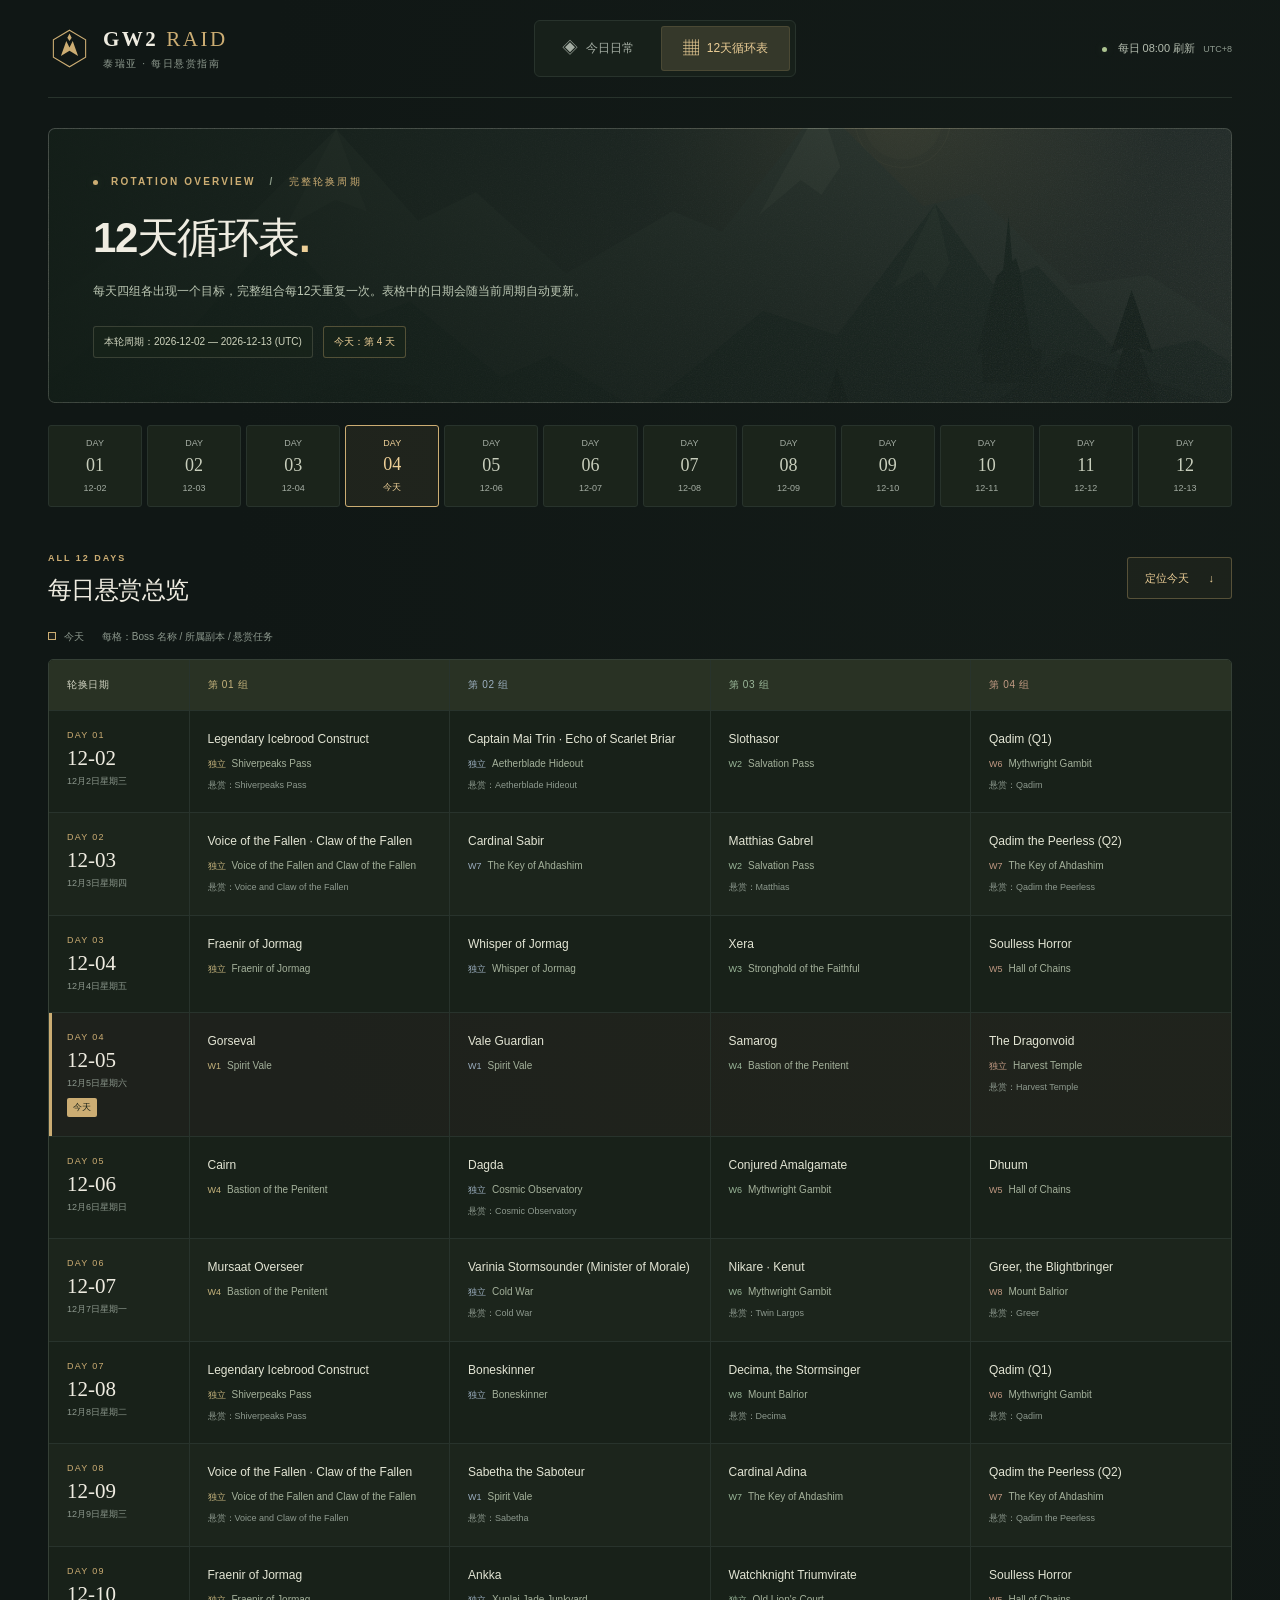
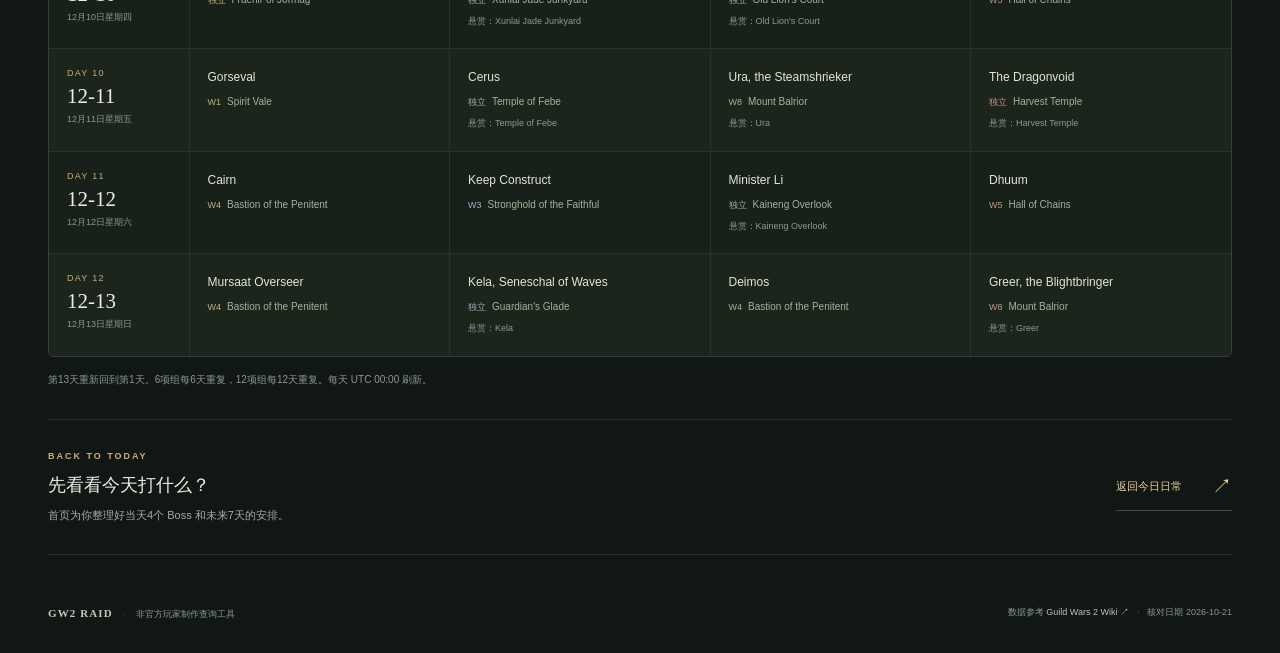
==== rotation.html @ 5c4fc619 "Add GW2 daily raid bounty site with refreshed UI" ====
<!doctype html>
<html lang="zh-CN">
<head>
  <meta charset="utf-8">
  <meta name="viewport" content="width=device-width, initial-scale=1">
  <meta name="theme-color" content="#101715">
  <meta name="description" content="激战2每日团队悬赏完整12天轮换表，包含4组Boss、实际Boss名称与副本名。">
  <title>12天循环表 · GW2 Raid Bounties</title>
  <link rel="icon" href="assets/favicon.svg" type="image/svg+xml">
  <link rel="stylesheet" href="assets/css/styles.css">
  <script defer src="assets/js/data.js"></script>
  <script defer src="assets/js/rotation.js"></script>
  <script defer src="assets/js/app.js"></script>
</head>
<body data-page="rotation">
  <a class="skip-link" href="#main-content">跳转到主要内容</a>
  <div class="site-shell">
    <header class="site-header">
      <a class="brand" href="index.html" aria-label="返回GW2日常十人本首页">
        <span class="brand-mark" aria-hidden="true"><svg viewBox="0 0 40 40" fill="none"><path d="m20 3 15 9v16l-15 9L5 28V12Z" stroke="currentColor"/><path d="m12 27 5-14 3 6 3-6 5 14-8-5Z" fill="currentColor"/><path d="m20 6 2 4-2 3-2-3Z" fill="currentColor"/></svg></span>
        <span class="brand-copy"><strong>GW2 <span>RAID</span></strong><small>泰瑞亚 · 每日悬赏指南</small></span>
      </a>
      <nav class="nav" aria-label="主导航">
        <a href="index.html" class="nav-link"><span aria-hidden="true">◈</span> 今日日常</a>
        <a href="rotation.html" class="nav-link active" aria-current="page"><span aria-hidden="true">▦</span> 12天循环表</a>
      </nav>
      <span class="header-status"><span class="tiny-led" aria-hidden="true"></span> 每日 08:00 刷新 <span>UTC+8</span></span>
    </header>

    <main id="main-content">
      <section class="rotation-hero" aria-labelledby="rotation-title">
        <p class="eyebrow"><span class="status-dot" aria-hidden="true"></span> ROTATION OVERVIEW <span class="eyebrow-separator">/</span> 完整轮换周期</p>
        <h1 id="rotation-title">12天循环表<span class="hero-dot">.</span></h1>
        <p>每天四组各出现一个目标，完整组合每12天重复一次。表格中的日期会随当前周期自动更新。</p>
        <div class="rotation-meta"><span id="period-label">正在计算本轮日期…</span><span id="rotation-today">今天：—</span></div>
      </section>

      <div id="cycle-track" class="cycle-track" aria-label="12天周期导航"></div>

      <section class="section" aria-label="完整每日悬赏表">
        <div class="section-heading table-heading">
          <div><p class="section-kicker">ALL 12 DAYS</p><h2>每日悬赏总览</h2></div>
          <button class="secondary-button" type="button" id="jump-today">定位今天 <span aria-hidden="true">↓</span></button>
        </div>
        <div class="legend"><span><i class="legend-mark" aria-hidden="true"></i> 今天</span><span>每格：Boss 名称 / 所属副本 / 悬赏任务</span></div>
        <div class="table-scroll" role="region" aria-label="12天循环表，可横向滚动" tabindex="0">
          <table class="rotation-table">
            <thead><tr><th scope="col">轮换日期</th><th scope="col">第 01 组</th><th scope="col">第 02 组</th><th scope="col">第 03 组</th><th scope="col">第 04 组</th></tr></thead>
            <tbody id="rotation-tbody"></tbody>
          </table>
        </div>
        <div id="mobile-rotation" class="mobile-rotation"></div>
        <p class="table-footnote">第13天重新回到第1天。6项组每6天重复，12项组每12天重复。每天 UTC 00:00 刷新。</p>
      </section>

      <section class="bottom-link" aria-label="返回首页">
        <div><p class="section-kicker">BACK TO TODAY</p><h2>先看看今天打什么？</h2><p>首页为你整理好当天4个 Boss 和未来7天的安排。</p></div>
        <a class="text-action" href="index.html">返回今日日常 <span aria-hidden="true">↗</span></a>
      </section>
    </main>

    <footer class="site-footer">
      <div><strong>GW2 RAID</strong> <span class="footer-divider">·</span> 非官方玩家制作查询工具</div>
      <div>数据参考 <a href="https://wiki.guildwars2.com/wiki/Daily_Raid_Bounties" target="_blank" rel="noopener noreferrer">Guild Wars 2 Wiki ↗</a><span class="footer-divider">·</span>核对日期 2026-10-21</div>
    </footer>
  </div>
</body>
</html>
---- assets/css/styles.css ----
:root {
  color-scheme: dark;
  --bg: #101715; --panel: #19211d; --panel-raised: #202a24; --line: #354036; --line-soft: #28332c;
  --text: #efece1; --muted: #a4ada3; --quiet: #8d998e; --accent: #ccad73; --accent-bright: #edcf97; --accent-soft: #ccad7312; --content: 1240px;
  font-family: "Segoe UI", "PingFang SC", "Microsoft YaHei", sans-serif;
  font-synthesis: none; -webkit-font-smoothing: antialiased; text-rendering: optimizeLegibility;
}
* { box-sizing: border-box; }
html { scroll-behavior: smooth; }
body { margin: 0; min-width: 320px; color: var(--text); background: radial-gradient(ellipse at 80% 20%, #28342a22, transparent 55%), var(--bg); }
a { color: inherit; }
button { font: inherit; cursor: pointer; }
a, button { -webkit-tap-highlight-color: transparent; }
a:focus-visible, button:focus-visible, [tabindex]:focus-visible { outline: 2px solid var(--accent-bright); outline-offset: 5px; }
button, a { touch-action: manipulation; }
[hidden] { display: none !important; }
.skip-link { position: fixed; top: -80px; left: 20px; z-index: 20; background: var(--accent); color: var(--bg); padding: 12px 20px; }
.skip-link:focus { top: 10px; }
h1, h2, h3, p { overflow-wrap: anywhere; }
.site-shell { width: min(calc(100% - 96px), var(--content)); margin: auto; }
.site-header { height: 98px; display: flex; align-items: center; justify-content: space-between; gap: 24px; border-bottom: 1px solid var(--line-soft); }
.brand { display: flex; align-items: center; gap: 12px; text-decoration: none; }
.brand-mark { width: 43px; height: 47px; color: var(--accent); }
.brand-mark svg { width: 100%; height: 100%; }
.brand-copy { display: grid; gap: 5px; }
.brand-copy strong { font-family: Georgia, serif; font-size: 21px; letter-spacing: .12em; white-space: nowrap; }
.brand-copy strong span { color: var(--accent); font-weight: 400; }
.brand-copy small { color: var(--quiet); font-size: 10px; letter-spacing: .16em; }
.nav { display: flex; align-items: center; gap: 5px; padding: 5px; border: 1px solid var(--line-soft); background: #17201a; border-radius: 6px; }
.nav-link { display: flex; align-items: center; justify-content: center; gap: 8px; padding: 12px 22px; color: var(--muted); text-decoration: none; font-size: 12px; border-radius: 3px; white-space: nowrap; transition: color .2s, background .2s; }
.nav-link span { font-size: 16px; }
.nav-link:hover { color: var(--accent-bright); background: #ffffff05; }
.nav-link.active { color: var(--accent-bright); background: #35382a; box-shadow: inset 0 0 0 1px #ccad7324; }
.header-status { font-size: 11px; color: #b4bdaf; white-space: nowrap; }
.header-status > span:last-child { font-size: 9px; color: var(--quiet); margin-left: 5px; }
.tiny-led, .status-dot { display: inline-block; width: 5px; height: 5px; background: #acc390; border-radius: 50%; margin-right: 7px; vertical-align: middle; box-shadow: 0 0 10px #acc39033; }
.hero { position: relative; isolation: isolate; margin-top: 30px; min-height: 386px; padding: 44px; display: flex; align-items: flex-end; justify-content: space-between; gap: 28px; border: 1px solid #65705b55; border-radius: 9px; background: #25332a url('../images/tyria-landscape.svg') center 47% / cover; overflow: hidden; }
.hero::before { content: ""; position: absolute; inset: 0; z-index: -1; background: linear-gradient(90deg, #111c16e8, #1420198c 45%, #101b1520), linear-gradient(0deg, #101a14a0, transparent 70%); }
.hero::after { content: "TYRIA / FIELD NOTES 01"; position: absolute; right: 24px; top: 23px; font-size: 9px; letter-spacing: .24em; color: #ddd6bd80; }
.hero-main { flex: 1; }
.eyebrow, .section-kicker { margin: 0; color: var(--accent); font-size: 9px; line-height: 1.8; letter-spacing: .22em; font-weight: 600; }
.eyebrow { font-size: 10px; }
.status-dot { background: var(--accent); margin-right: 8px; }
.eyebrow-separator { margin: 0 9px; color: #899986; }
h1 { font-size: clamp(36px, 4vw, 52px); font-weight: 600; letter-spacing: -.035em; line-height: 1.35; margin: 24px 0 15px; }
.hero-dot { color: var(--accent-bright); }
.hero-description { font-size: 12px; color: #c0c7b9; line-height: 1.95; margin: 0; }
.hero-date-line { display: flex; gap: 10px; align-items: center; flex-wrap: wrap; font-size: 11px; color: #d7ddcd; margin-top: 26px; }
.calendar-icon { color: var(--accent); font-size: 17px; }
.cycle-label { font-size: 10px; color: var(--accent-bright); padding: 5px 8px; background: #c6aa7020; border: 1px solid #c6aa7033; border-radius: 3px; }
.reset-panel { flex: 0 0 255px; padding: 22px 23px; margin-bottom: 2px; border: 1px solid #d2ceaa30; border-radius: 5px; background: #101c1699; backdrop-filter: blur(12px); }
.meta-label { display: flex; align-items: center; color: #d5d6bd; font-size: 9px; letter-spacing: .16em; }
.meta-label > span:last-child { margin-left: auto; color: #9cae98; letter-spacing: .04em; font-size: 10px; }
.countdown { font-family: "Consolas", "SFMono-Regular", monospace; font-size: 36px; font-weight: 400; color: #f0dec0; font-variant-numeric: tabular-nums; letter-spacing: .025em; margin: 14px 0; }
.reset-rule { font-size: 9px; color: #a7b39d; border-top: 1px solid #bbc7a725; padding-top: 13px; white-space: nowrap; }
.reset-rule .tiny-led { display: none; }
.reset-divider { padding: 0 7px; color: #6c7d66; }
.adventure-strip { display: flex; align-items: center; gap: 30px; min-height: 64px; margin: 0 8px; border-bottom: 1px solid var(--line-soft); color: var(--quiet); font-size: 10px; }
.adventure-strip > span { display: flex; gap: 10px; align-items: center; }
.adventure-strip i { font-size: 24px; color: var(--accent); font-style: normal; }
.adventure-strip strong { font-family: Georgia, serif; font-size: 20px; font-weight: 400; color: #d7dac9; }
.adventure-strip > span:nth-child(2) { border-left: 1px solid var(--line); padding-left: 30px; }
.adventure-strip .strip-note { margin-left: auto; font-size: 10px; }
.strip-note span { color: var(--accent); margin-left: 10px; }
.section { margin-top: 43px; }
.section-heading { display: flex; align-items: center; justify-content: space-between; gap: 16px; margin-bottom: 24px; }
.section-heading h2, .forecast-top h2 { font-size: 24px; font-weight: 550; letter-spacing: -.025em; margin: 7px 0 0; }
.counter-pill { font-size: 10px; color: #b8c9a7; background: #adc58e08; border: 1px solid #abc58a25; border-radius: 4px; padding: 8px 10px; }
.counter-pill > span:last-child { color: var(--quiet); margin-left: 6px; }
.boss-grid { display: grid; grid-template-columns: repeat(4, minmax(0, 1fr)); gap: 16px; }
.group-1 { --group-color: #c6b47d; --group-rgb: 198, 180, 125; }
.group-2 { --group-color: #9db0c1; --group-rgb: 157, 176, 193; }
.group-3 { --group-color: #9cb99b; --group-rgb: 156, 185, 155; }
.group-4 { --group-color: #c39b84; --group-rgb: 195, 155, 132; }
.boss-card { position: relative; display: flex; flex-direction: column; min-width: 0; border: 1px solid var(--line); border-radius: 6px; background: linear-gradient(150deg, #202920, #18211b); overflow: hidden; transition: border-color .2s, transform .2s, box-shadow .2s; }
.boss-card:hover { transform: translateY(-5px); border-color: var(--group-color); box-shadow: 0 16px 32px #00000030; }
.boss-visual { height: 130px; position: relative; overflow: hidden; display: grid; place-items: center; background: radial-gradient(ellipse at 50% 80%, rgba(var(--group-rgb), .16), transparent 65%), linear-gradient(145deg, rgba(var(--group-rgb), .08), #0e181266); border-bottom: 1px solid var(--line-soft); }
.boss-visual::before { content: ""; position: absolute; width: 102px; height: 102px; border: 1px solid rgba(var(--group-rgb), .15); transform: rotate(45deg); }
.boss-visual::after { content: ""; position: absolute; width: 78px; height: 78px; border: 1px solid rgba(var(--group-rgb), .13); border-radius: 50%; }
.boss-sigil { width: 66px; height: 66px; color: var(--group-color); filter: drop-shadow(0 3px 15px rgba(var(--group-rgb), .2)); }
.visual-number { position: absolute; bottom: 11px; left: 17px; font-family: Georgia, serif; font-size: 11px; color: var(--group-color); opacity: .65; letter-spacing: .1em; }
.visual-caption { position: absolute; bottom: 12px; right: 15px; color: var(--group-color); opacity: .7; font-size: 8px; letter-spacing: .18em; }
.boss-top { display: flex; justify-content: space-between; align-items: center; gap: 6px; padding: 18px 18px 0; }
.group-tag { font-size: 9px; letter-spacing: .12em; color: var(--group-color); white-space: nowrap; }
.type-tag { font-size: 9px; color: #aab5a4; background: #ffffff04; border: 1px solid #a9b69d25; border-radius: 3px; padding: 4px 6px; white-space: nowrap; }
.boss-content { flex: 1; padding: 22px 18px 19px; }
.card-field-label { display: none; }
.boss-name { font-family: Georgia, "Times New Roman", serif; font-weight: 400; font-size: 24px; line-height: 1.22; margin: 0 0 24px; min-height: 58px; color: #eae8d9; overflow-wrap: break-word; }
.boss-instance-label { font-size: 9px; color: var(--quiet); letter-spacing: .1em; }
.boss-instance { font-size: 11px; color: #bac3b2; line-height: 1.6; margin: 6px 0 0; min-height: 35px; }
.boss-bottom { display: grid; grid-template-columns: 1fr auto; gap: 6px; padding: 13px 18px; border-top: 1px solid var(--line-soft); background: #0a140d33; }
.bounty-flag { font-size: 8px; color: var(--quiet); }
.bounty-name { grid-column: 1; font-size: 10px; line-height: 1.6; color: #bfc5b5; }
.boss-link { grid-column: 2; grid-row: 1 / 3; align-self: center; width: 28px; height: 28px; display: grid; place-items: center; color: var(--group-color); border: 1px solid var(--line); border-radius: 50%; text-decoration: none; font-size: 15px; transition: background .2s; }
.boss-link:hover { background: rgba(var(--group-rgb), .15); }
.forecast-section { margin-top: 32px; padding: 26px 30px; border: 1px solid var(--line); border-radius: 6px; background: linear-gradient(110deg, #212a2022, #20292088); }
.forecast-top { display: flex; align-items: center; justify-content: space-between; gap: 20px; }
.forecast-top h2 { font-size: 22px; }
.section-hint { font-size: 11px; color: var(--muted); margin: 9px 0 0; }
.action-button, .secondary-button { flex-shrink: 0; display: inline-flex; align-items: center; justify-content: center; gap: 20px; min-height: 42px; padding: 10px 17px; border: 1px solid #ccad7355; background: #ccad730e; color: var(--accent-bright); border-radius: 3px; font-size: 11px; transition: background .2s, border-color .2s; }
.action-button:hover, .secondary-button:hover { background: #ccad7322; border-color: var(--accent); }
.button-arrow { display: inline-block; font-size: 18px; transition: transform .2s; }
.action-button[aria-expanded="true"] .button-arrow { transform: rotate(180deg); }
.forecast-content { padding-top: 25px; }
.forecast-grid { display: grid; grid-template-columns: repeat(3, minmax(0, 1fr)); gap: 14px; }
.forecast-day { border: 1px solid var(--line); border-radius: 4px; background: #151e17; min-width: 0; }
.forecast-day-header { display: flex; justify-content: space-between; align-items: center; gap: 8px; padding: 17px; border-bottom: 1px solid var(--line-soft); background: #d3c09904; }
.forecast-day-overline { color: var(--accent); font-size: 9px; }
.forecast-day-title { font-size: 14px; font-weight: 500; margin: 6px 0 0; }
.forecast-day-index { font-size: 9px; color: var(--muted); white-space: nowrap; }
.forecast-list { padding: 0 16px; }
.forecast-item { display: flex; gap: 10px; align-items: flex-start; border-bottom: 1px solid var(--line-soft); padding: 14px 0; }
.forecast-item:last-child { border: 0; }
.forecast-index { display: grid; place-items: center; width: 21px; height: 23px; flex: 0 0 21px; margin-top: 1px; font-size: 9px; color: var(--accent); border: 1px solid #ccad7333; border-radius: 2px; }
.forecast-item-main { min-width: 0; }
.forecast-boss { font-size: 12px; line-height: 1.5; }
.forecast-instance { font-size: 10px; line-height: 1.6; color: var(--muted); margin-top: 4px; }
.bottom-link { margin: 30px 0 48px; padding: 28px 0; border-top: 1px solid var(--line-soft); border-bottom: 1px solid var(--line-soft); display: flex; align-items: center; justify-content: space-between; gap: 24px; }
.bottom-link h2 { margin: 9px 0; font-size: 18px; font-weight: 500; }
.bottom-link p:last-child { margin: 0; font-size: 11px; color: var(--muted); line-height: 1.8; }
.text-action { font-size: 11px; color: var(--accent-bright); text-decoration: none; white-space: nowrap; display: inline-flex; align-items: center; gap: 30px; border-bottom: 1px solid #ccad7355; padding: 10px 0; }
.text-action span { font-size: 20px; }
.text-action:hover { color: #ffe8bc; border-color: var(--accent); }
.site-footer { display: flex; align-items: center; justify-content: space-between; gap: 15px; color: var(--quiet); font-size: 9px; padding-bottom: 30px; line-height: 1.9; }
.site-footer strong { font-family: Georgia, serif; color: #c3c9b6; font-size: 11px; letter-spacing: .1em; }
.site-footer a { text-decoration: none; color: #bdc5b2; }
.site-footer a:hover { color: var(--accent); }
.footer-divider { color: #5d705c; margin: 0 8px; }
.noscript { padding: 20px; border: 1px solid var(--line); color: var(--accent); }
/* 完整轮换表 */
.rotation-hero { position: relative; overflow: hidden; isolation: isolate; padding: 44px; margin-top: 30px; border: 1px solid #65705b55; border-radius: 7px; background: #25332a url('../images/tyria-landscape.svg') center 42% / cover; }
.rotation-hero::before { content: ""; position: absolute; z-index: -1; inset: 0; background: linear-gradient(90deg, #111c16ed, #14201977); }
.rotation-hero h1 { margin: 19px 0 13px; font-size: 42px; }
.rotation-hero > p:not(.eyebrow) { color: #bbc6b3; font-size: 12px; line-height: 1.9; max-width: 640px; }
.rotation-meta { display: flex; gap: 10px; flex-wrap: wrap; margin-top: 24px; }
.rotation-meta span { font-size: 10px; padding: 8px 10px; background: #19241aaa; border: 1px solid #c3bd9f33; border-radius: 3px; color: #d0d5bf; }
.rotation-meta span:last-child { color: var(--accent-bright); border-color: #ccad7355; }
.cycle-track { display: grid; grid-template-columns: repeat(12, minmax(0, 1fr)); gap: 5px; margin-top: 22px; }
.cycle-step { display: grid; gap: 6px; justify-items: center; padding: 12px 3px; color: var(--muted); border: 1px solid var(--line-soft); border-radius: 3px; background: #1b241b; font-size: 9px; }
.cycle-step strong { font-family: Georgia, serif; font-size: 18px; font-weight: 400; color: #c8cebc; }
.cycle-step:hover { border-color: var(--accent); }
.cycle-step[aria-current="date"] { border-color: var(--accent); background: #ccad7314; color: var(--accent-bright); }
.cycle-step[aria-current="date"] strong { color: var(--accent-bright); }
.legend { display: flex; flex-wrap: wrap; gap: 18px; margin-bottom: 15px; color: var(--quiet); font-size: 10px; }
.legend-mark { display: inline-block; width: 8px; height: 8px; border: 1px solid var(--accent); background: var(--accent-soft); margin-right: 5px; }
.table-scroll { overflow-x: auto; border: 1px solid var(--line); border-radius: 5px; scrollbar-color: #52614a #152016; }
.rotation-table { width: 100%; min-width: 990px; border-collapse: collapse; table-layout: fixed; text-align: left; }
.rotation-table thead { background: #293224; }
.rotation-table thead th { font-size: 10px; font-weight: 500; letter-spacing: .07em; padding: 18px; color: #d3d5c4; }
.rotation-table thead th:first-child { width: 140px; }
.rotation-table thead th:nth-child(2) { color: #c6b47d; }
.rotation-table thead th:nth-child(3) { color: #9db0c1; }
.rotation-table thead th:nth-child(4) { color: #9cb99b; }
.rotation-table thead th:nth-child(5) { color: #c39b84; }
.rotation-table tbody tr { background: #182119; transition: background .2s; }
.rotation-table tbody tr:nth-child(even) { background: #1c251c; }
.rotation-table tbody tr:hover { background: #242e21; }
.rotation-table tbody tr.today-row { background: #ccad7312; box-shadow: inset 3px 0 var(--accent); }
.rotation-table tbody th, .rotation-table tbody td { padding: 19px 18px; border-top: 1px solid var(--line-soft); vertical-align: top; }
.rotation-table td, .rotation-table th { border-right: 1px solid var(--line-soft); }
.rotation-table td:last-child, .rotation-table th:last-child { border-right: 0; }
.day-heading { text-align: left; font-weight: 400; }
.day-number { display: block; color: var(--accent); font-size: 9px; letter-spacing: .14em; }
.day-date { display: block; font-family: Georgia, serif; font-size: 21px; font-weight: 400; margin-top: 6px; }
.day-week { display: block; color: var(--quiet); font-size: 9px; margin-top: 4px; }
.today-chip { display: inline-block; color: #1d241a; background: var(--accent); padding: 3px 6px; font-size: 9px; border-radius: 2px; margin-top: 8px; }
.rotation-boss { display: block; color: #e3e5d4; font-size: 12px; line-height: 1.6; font-weight: 500; }
.rotation-instance { display: flex; gap: 6px; align-items: baseline; font-size: 10px; color: #a4b19b; line-height: 1.6; margin-top: 7px; }
.mini-wing { font-size: 9px; color: var(--group-color); white-space: nowrap; }
.rotation-bounty { font-size: 9px; color: var(--quiet); line-height: 1.7; margin-top: 6px; }
.table-footnote { font-size: 10px; color: var(--quiet); line-height: 1.8; margin: 14px 0 0; }
.mobile-rotation { display: none; }
@keyframes row-emphasis { 0%, 50% { outline: 2px solid var(--accent); outline-offset: -2px; } 100% { outline: 2px solid transparent; outline-offset: -2px; } }
.row-highlight { animation: row-emphasis 1.5s ease-out; }
@media (min-width: 1600px) { .hero { min-height: 420px; } }
@media (max-width: 1150px) {
  .site-shell { width: calc(100% - 56px); }
  .header-status { display: none; }
  .boss-grid { grid-template-columns: repeat(2, minmax(0, 1fr)); }
  .boss-visual { height: 140px; }
  .boss-name { min-height: 0; }
  .boss-instance { min-height: 0; }
  .hero { padding: 36px; }
  .forecast-grid { grid-template-columns: repeat(2, minmax(0, 1fr)); }
}
@media (max-width: 780px) {
  .site-shell { width: calc(100% - 36px); }
  .site-header { height: 84px; gap: 12px; }
  .brand-copy strong { font-size: 17px; }
  .brand-copy small { font-size: 9px; letter-spacing: .02em; }
  .brand-mark { width: 35px; height: 39px; }
  .nav-link { padding: 11px 13px; font-size: 11px; }
  .hero { padding: 30px; margin-top: 20px; display: block; background-position: 66% center; }
  .hero::before { background: linear-gradient(90deg, #111c16e8, #14201955); }
  .hero h1 { font-size: 43px; }
  .reset-panel { width: 255px; margin-top: 25px; padding: 16px 20px; }
  .countdown { font-size: 30px; margin: 10px 0; }
  .adventure-strip { gap: 20px; }
  .adventure-strip > span:nth-child(2) { padding-left: 20px; }
  .adventure-strip .strip-note { display: none; }
  .section { margin-top: 34px; }
  .forecast-section { padding: 24px; }
  .rotation-hero { padding: 30px; margin-top: 20px; }
  .rotation-hero h1 { font-size: 36px; }
  .cycle-track { grid-template-columns: repeat(6, minmax(0, 1fr)); gap: 6px; }
  .cycle-step { padding: 10px 3px; }
  .table-scroll { display: none; }
  .mobile-rotation { display: grid; gap: 14px; }
  .mobile-rotation-day { border: 1px solid var(--line); border-radius: 5px; background: #19221a; overflow: hidden; }
  .mobile-rotation-today { border-color: var(--accent); }
  .mobile-day-heading { display: flex; align-items: center; justify-content: space-between; gap: 10px; padding: 16px 18px; background: #263022; }
  .mobile-day-heading > div { display: flex; gap: 15px; align-items: baseline; }
  .mobile-day-count { font-size: 9px; color: var(--accent); letter-spacing: .1em; }
  .mobile-day-heading strong { font-weight: 500; font-size: 13px; }
  .mobile-day-heading .today-chip { margin: 0; }
  .mobile-rotation-row { display: flex; gap: 14px; padding: 16px 18px; border-top: 1px solid var(--line-soft); }
  .mobile-group { flex: 0 0 43px; height: 25px; display: grid; place-items: center; font-size: 9px; color: var(--group-color); background: rgba(var(--group-rgb), .05); border: 1px solid rgba(var(--group-rgb), .2); border-radius: 3px; }
  .mobile-rotation-row-main { display: grid; gap: 5px; min-width: 0; }
  .mobile-rotation-row-main strong { font-size: 12px; line-height: 1.5; font-weight: 500; }
  .mobile-rotation-row-main span { color: var(--muted); font-size: 10px; }
  .mobile-rotation-row-main small { color: var(--quiet); font-size: 9px; line-height: 1.7; }
  .site-footer { display: grid; gap: 7px; }
}
@media (max-width: 540px) {
  .site-shell { width: calc(100% - 32px); }
  .site-header { height: auto; flex-wrap: wrap; padding: 17px 0 13px; gap: 17px; }
  .brand-copy strong { font-size: 20px; }
  .brand-copy small { font-size: 9px; letter-spacing: .12em; }
  .nav { width: 100%; }
  .nav-link { flex: 1; padding: 10px 12px; }
  .hero { margin-top: 16px; padding: 27px 22px; border-radius: 5px; }
  .hero::after { display: none; }
  .eyebrow { font-size: 8px; letter-spacing: .13em; }
  .eyebrow-separator { margin: 0 4px; }
  .hero h1 { font-size: 38px; margin-top: 22px; }
  .hero-description { font-size: 11px; }
  .hero-date-line { font-size: 10px; gap: 8px; margin-top: 21px; }
  .cycle-label { margin-left: 22px; }
  .reset-panel { width: 100%; margin-top: 24px; }
  .meta-label { font-size: 9px; }
  .countdown { font-size: 34px; }
  .adventure-strip { margin: 0; gap: 13px; min-height: 59px; font-size: 9px; }
  .adventure-strip > span { gap: 6px; }
  .adventure-strip > span:nth-child(2) { padding-left: 12px; }
  .adventure-strip strong { font-size: 18px; }
  .adventure-strip i { font-size: 19px; }
  .section-heading { align-items: end; margin-bottom: 18px; gap: 8px; }
  .section-heading h2 { font-size: 22px; }
  .section-kicker { font-size: 8px; letter-spacing: .17em; }
  .counter-pill { padding: 6px 7px; font-size: 9px; }
  .counter-pill > span:last-child { display: none; }
  .boss-grid { grid-template-columns: 1fr; gap: 16px; }
  .boss-visual { height: 132px; }
  .boss-top { padding: 19px 21px 0; }
  .boss-content { padding: 20px 21px; }
  .boss-name { font-size: 27px; margin-bottom: 20px; }
  .boss-bottom { padding: 13px 21px; }
  .boss-instance { font-size: 12px; }
  .forecast-section { padding: 22px 18px; margin-top: 25px; }
  .forecast-top { flex-direction: column; align-items: stretch; }
  .forecast-top .action-button { width: 100%; }
  .forecast-grid { grid-template-columns: 1fr; }
  .bottom-link { margin: 25px 0 30px; display: block; }
  .bottom-link h2 { font-size: 17px; }
  .text-action { margin-top: 15px; }
  .rotation-hero { padding: 27px 22px; }
  .rotation-hero h1 { font-size: 33px; }
  .rotation-hero > p:not(.eyebrow) { font-size: 11px; }
  .rotation-meta { margin-top: 20px; gap: 8px; }
  .rotation-meta span { font-size: 9px; padding: 7px 8px; }
  .secondary-button { font-size: 10px; gap: 10px; padding: 9px 12px; }
}
@media (prefers-reduced-motion: reduce) {
  *, *::before, *::after { scroll-behavior: auto !important; transition: none !important; animation: none !important; }
}
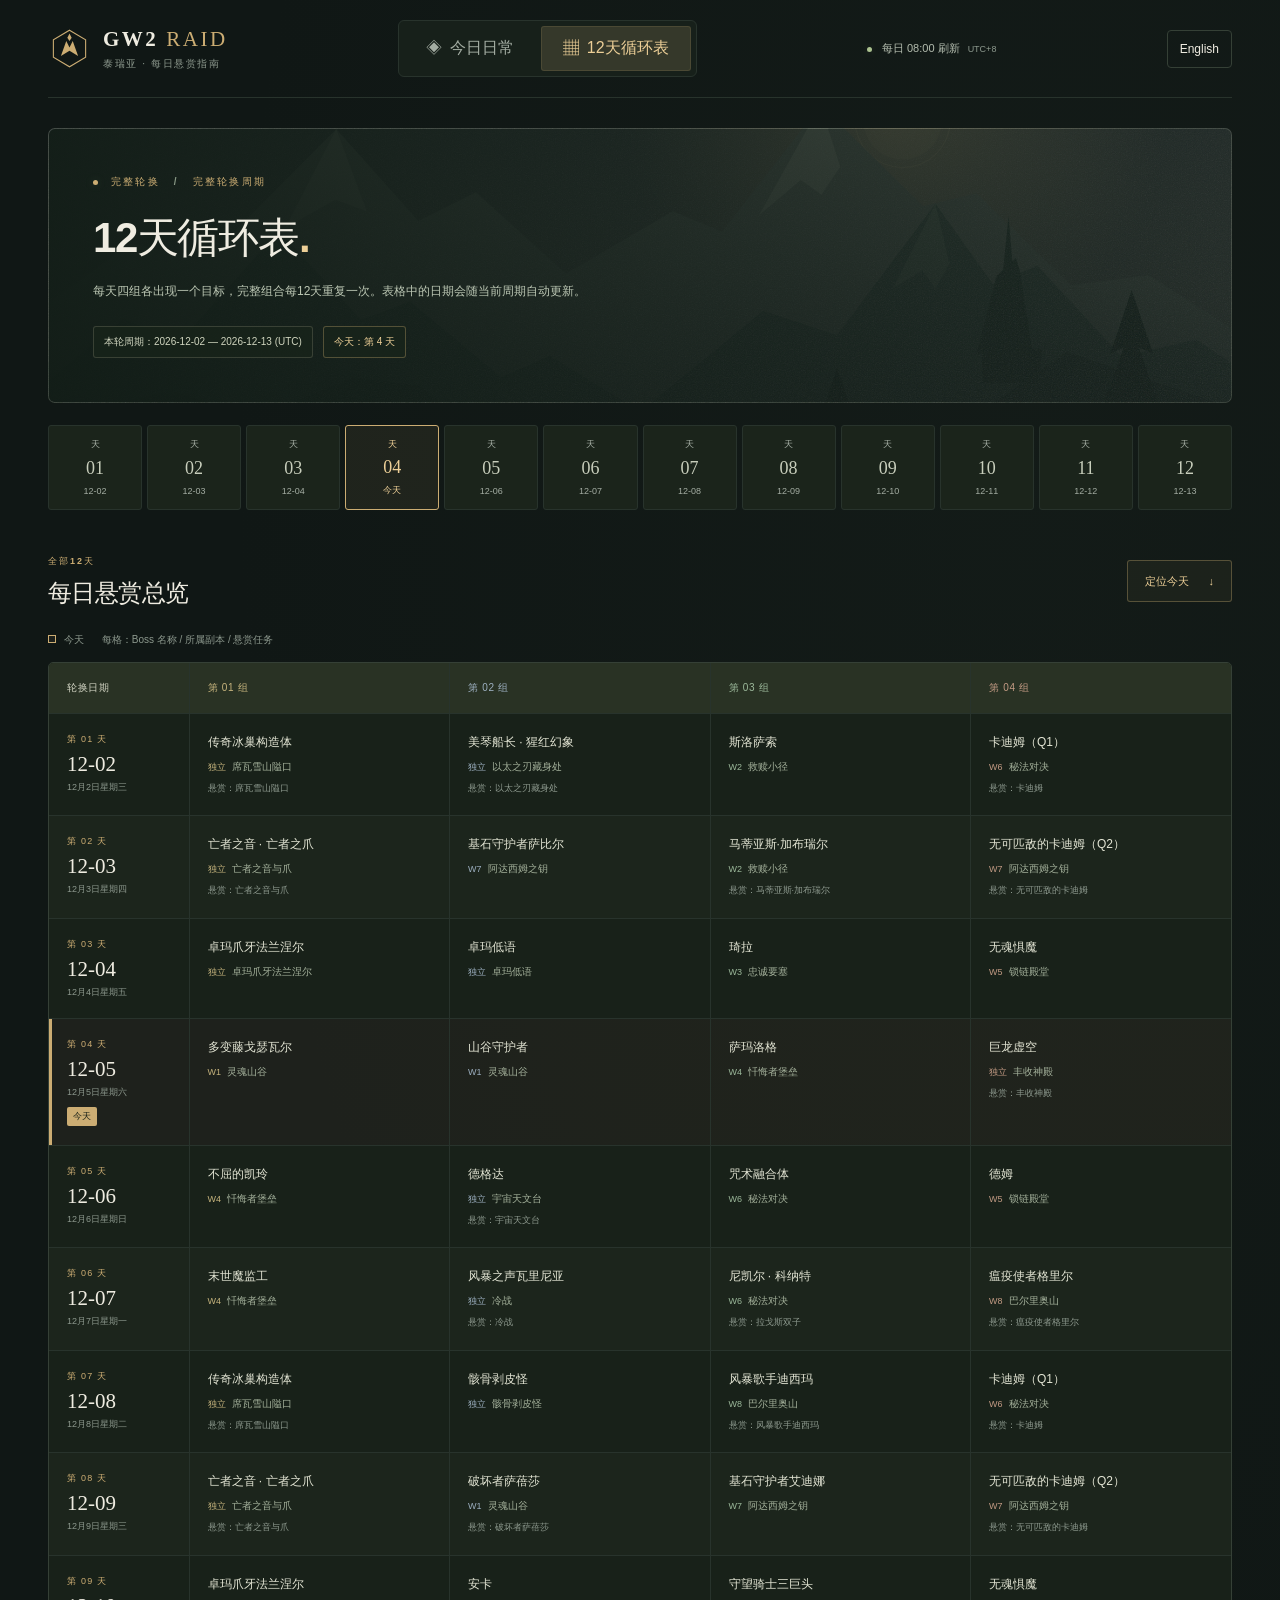
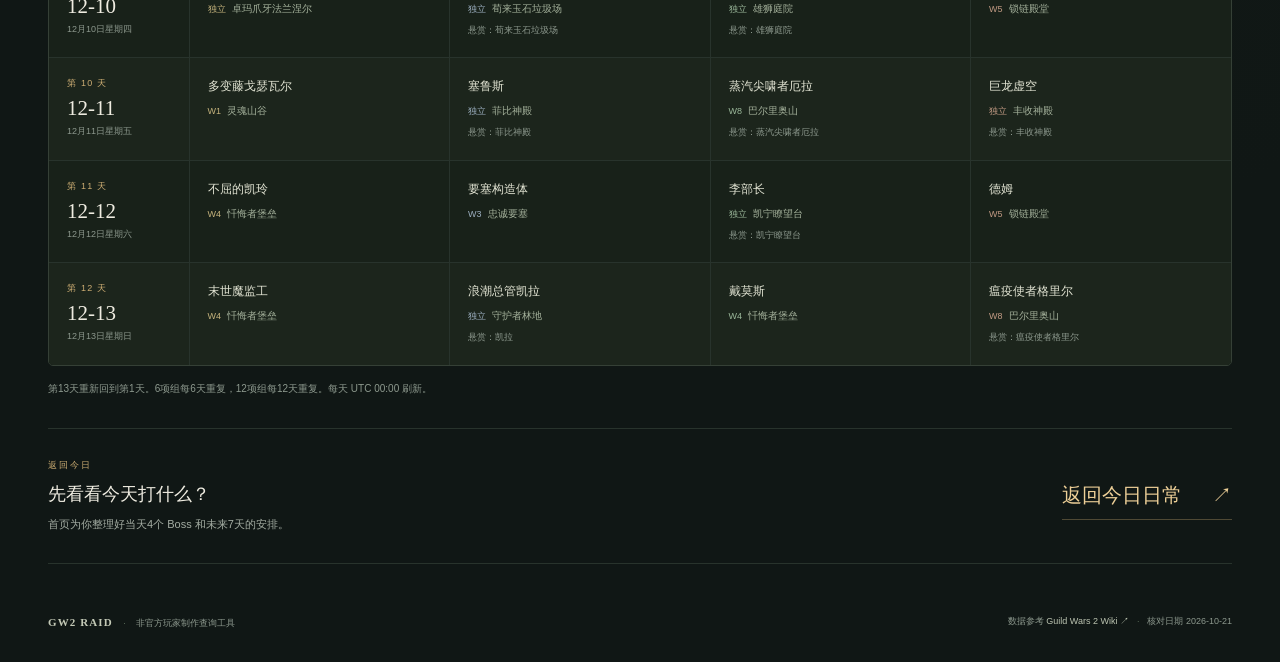
==== commit b511ac75: "Add site-wide Chinese and English toggle with localized encounter names" ====
--- a/rotation.html
+++ b/rotation.html
@@ -4,64 +4,67 @@
   <meta charset="utf-8">
   <meta name="viewport" content="width=device-width, initial-scale=1">
   <meta name="theme-color" content="#101715">
-  <meta name="description" content="激战2每日团队悬赏完整12天轮换表，包含4组Boss、实际Boss名称与副本名。">
-  <title>12天循环表 · GW2 Raid Bounties</title>
+  <meta name="description" content="激战2每日团队悬赏完整12天轮换表，包含4组Boss、实际Boss名称与副本名。" data-i18n-content="descriptionRotation">
+  <title data-i18n="rotationTitle">12天循环表 · GW2 Raid Bounties</title>
   <link rel="icon" href="assets/favicon.svg" type="image/svg+xml">
-  <link rel="stylesheet" href="assets/css/styles.css">
+  <link rel="stylesheet" href="assets/css/styles.css?v=2">
   <script defer src="assets/js/data.js"></script>
   <script defer src="assets/js/rotation.js"></script>
-  <script defer src="assets/js/app.js"></script>
+  <script defer src="assets/js/encounters-zh.js?v=2"></script>
+  <script defer src="assets/js/i18n.js?v=2"></script>
+  <script defer src="assets/js/app.js?v=2"></script>
 </head>
 <body data-page="rotation">
-  <a class="skip-link" href="#main-content">跳转到主要内容</a>
+  <a class="skip-link" href="#main-content"><span data-i18n="skip">跳转到主要内容</span></a>
   <div class="site-shell">
     <header class="site-header">
-      <a class="brand" href="index.html" aria-label="返回GW2日常十人本首页">
-        <span class="brand-mark" aria-hidden="true"><svg viewBox="0 0 40 40" fill="none"><path d="m20 3 15 9v16l-15 9L5 28V12Z" stroke="currentColor"/><path d="m12 27 5-14 3 6 3-6 5 14-8-5Z" fill="currentColor"/><path d="m20 6 2 4-2 3-2-3Z" fill="currentColor"/></svg></span>
-        <span class="brand-copy"><strong>GW2 <span>RAID</span></strong><small>泰瑞亚 · 每日悬赏指南</small></span>
+      <a class="brand" href="index.html" aria-label="返回GW2日常十人本首页" data-i18n-aria-label="homeAria">
+        <span class="brand-mark" aria-hidden="true"><svg viewBox="0 0 40 40" fill="none"><path d="m20 3 15 9v16l-15 9L5 28V12Z" stroke="currentColor"/></path><path d="m12 27 5-14 3 6 3-6 5 14-8-5Z" fill="currentColor"/></path><path d="m20 6 2 4-2 3-2-3Z" fill="currentColor"/></path></svg></span>
+        <span class="brand-copy"><strong>GW2 <span>RAID</span></strong><small><span data-i18n="tagline">泰瑞亚 · 每日悬赏指南</span></small></span>
       </a>
-      <nav class="nav" aria-label="主导航">
-        <a href="index.html" class="nav-link"><span aria-hidden="true">◈</span> 今日日常</a>
-        <a href="rotation.html" class="nav-link active" aria-current="page"><span aria-hidden="true">▦</span> 12天循环表</a>
+      <nav class="nav" aria-label="主导航" data-i18n-aria-label="nav">
+        <a href="index.html" class="nav-link"><span aria-hidden="true">◈</span> <span data-i18n="today">今日日常</span></a>
+        <a href="rotation.html" class="nav-link active" aria-current="page"><span aria-hidden="true">▦</span> <span data-i18n="rotation">12天循环表</span></a>
       </nav>
-      <span class="header-status"><span class="tiny-led" aria-hidden="true"></span> 每日 08:00 刷新 <span>UTC+8</span></span>
+      <span class="header-status"><span class="tiny-led" aria-hidden="true"></span> <span data-i18n="headerReset">每日 08:00 刷新</span> <span>UTC+8</span></span>
+      <button id="language-toggle" class="language-toggle" type="button" aria-label="Switch to English" data-i18n-aria-label="switchLanguage">English</button>
     </header>
 
     <main id="main-content">
       <section class="rotation-hero" aria-labelledby="rotation-title">
-        <p class="eyebrow"><span class="status-dot" aria-hidden="true"></span> ROTATION OVERVIEW <span class="eyebrow-separator">/</span> 完整轮换周期</p>
-        <h1 id="rotation-title">12天循环表<span class="hero-dot">.</span></h1>
-        <p>每天四组各出现一个目标，完整组合每12天重复一次。表格中的日期会随当前周期自动更新。</p>
-        <div class="rotation-meta"><span id="period-label">正在计算本轮日期…</span><span id="rotation-today">今天：—</span></div>
+        <p class="eyebrow"><span class="status-dot" aria-hidden="true"></span> <span data-i18n="rotationEyebrow">ROTATION OVERVIEW</span> <span class="eyebrow-separator">/</span> <span data-i18n="rotationSubtitle">完整轮换周期</span></p>
+        <h1 id="rotation-title"><span data-i18n="rotation">12天循环表</span><span class="hero-dot">.</span></h1>
+        <p><span data-i18n="rotationIntro">每天四组各出现一个目标，完整组合每12天重复一次。表格中的日期会随当前周期自动更新。</span></p>
+        <div class="rotation-meta"><span id="period-label"><span data-i18n="loadingPeriod">正在计算本轮日期…</span></span><span id="rotation-today"><span data-i18n="loadingToday">今天：—</span></span></div>
       </section>
 
-      <div id="cycle-track" class="cycle-track" aria-label="12天周期导航"></div>
+      <div id="cycle-track" class="cycle-track" aria-label="12天周期导航" data-i18n-aria-label="cycleNav"></div>
 
-      <section class="section" aria-label="完整每日悬赏表">
+      <section class="section" aria-label="完整每日悬赏表" data-i18n-aria-label="tableAria">
         <div class="section-heading table-heading">
-          <div><p class="section-kicker">ALL 12 DAYS</p><h2>每日悬赏总览</h2></div>
-          <button class="secondary-button" type="button" id="jump-today">定位今天 <span aria-hidden="true">↓</span></button>
+          <div><p class="section-kicker"><span data-i18n="allDays">ALL 12 DAYS</span></p><h2><span data-i18n="overview">每日悬赏总览</span></h2></div>
+          <button class="secondary-button" type="button" id="jump-today"><span data-i18n="jump">定位今天</span> <span aria-hidden="true">↓</span></button>
         </div>
-        <div class="legend"><span><i class="legend-mark" aria-hidden="true"></i> 今天</span><span>每格：Boss 名称 / 所属副本 / 悬赏任务</span></div>
-        <div class="table-scroll" role="region" aria-label="12天循环表，可横向滚动" tabindex="0">
+        <div class="legend"><span><i class="legend-mark" aria-hidden="true"></i> <span data-i18n="currentDay">今天</span></span><span><span data-i18n="legend">每格：Boss 名称 / 所属副本 / 悬赏任务</span></span></div>
+        <div class="table-scroll" role="region" aria-label="12天循环表，可横向滚动" tabindex="0" data-i18n-aria-label="scrollTable">
           <table class="rotation-table">
-            <thead><tr><th scope="col">轮换日期</th><th scope="col">第 01 组</th><th scope="col">第 02 组</th><th scope="col">第 03 组</th><th scope="col">第 04 组</th></tr></thead>
+            <thead><tr><th scope="col"><span data-i18n="dateColumn">轮换日期</span></th><th scope="col"><span data-i18n="group01">第 01 组</span></th><th scope="col"><span data-i18n="group02">第 02 组</span></th><th scope="col"><span data-i18n="group03">第 03 组</span></th><th scope="col"><span data-i18n="group04">第 04 组</span></th></tr></thead>
             <tbody id="rotation-tbody"></tbody>
           </table>
         </div>
         <div id="mobile-rotation" class="mobile-rotation"></div>
-        <p class="table-footnote">第13天重新回到第1天。6项组每6天重复，12项组每12天重复。每天 UTC 00:00 刷新。</p>
+        <p class="table-footnote"><span data-i18n="footnote">第13天重新回到第1天。6项组每6天重复，12项组每12天重复。每天 UTC 00:00 刷新。</span></p>
       </section>
 
-      <section class="bottom-link" aria-label="返回首页">
-        <div><p class="section-kicker">BACK TO TODAY</p><h2>先看看今天打什么？</h2><p>首页为你整理好当天4个 Boss 和未来7天的安排。</p></div>
-        <a class="text-action" href="index.html">返回今日日常 <span aria-hidden="true">↗</span></a>
+      <section class="bottom-link" aria-label="返回首页" data-i18n-aria-label="backAria">
+        <div><p class="section-kicker"><span data-i18n="backKicker">BACK TO TODAY</span></p><h2><span data-i18n="backHeading">先看看今天打什么？</span></h2><p><span data-i18n="backHint">首页为你整理好当天4个 Boss 和未来7天的安排。</span></p></div>
+        <a class="text-action" href="index.html"><span data-i18n="backLink">返回今日日常</span> <span aria-hidden="true">↗</span></a>
       </section>
     </main>
 
     <footer class="site-footer">
-      <div><strong>GW2 RAID</strong> <span class="footer-divider">·</span> 非官方玩家制作查询工具</div>
-      <div>数据参考 <a href="https://wiki.guildwars2.com/wiki/Daily_Raid_Bounties" target="_blank" rel="noopener noreferrer">Guild Wars 2 Wiki ↗</a><span class="footer-divider">·</span>核对日期 2026-10-21</div>
+      <div><strong>GW2 RAID</strong> <span class="footer-divider">·</span> <span data-i18n="footerRotation">非官方玩家制作查询工具</span></div>
+      <div><span data-i18n="sourceLabel">数据参考</span> <a href="https://wiki.guildwars2.com/wiki/Daily_Raid_Bounties" target="_blank" rel="noopener noreferrer">Guild Wars 2 Wiki ↗</a><span class="footer-divider">·</span><span><span data-i18n="verified">核对日期 2026-10-21</span></span></div>
     </footer>
   </div>
 </body>
--- a/assets/css/styles.css
+++ b/assets/css/styles.css
@@ -273,3 +273,8 @@
 @media (prefers-reduced-motion: reduce) {
   *, *::before, *::after { scroll-behavior: auto !important; transition: none !important; animation: none !important; }
 }
+.language-toggle { flex: 0 0 auto; min-height: 38px; padding: 7px 12px; border: 1px solid var(--line); border-radius: 4px; color: var(--text); background: transparent; font-size: 12px; white-space: nowrap; }
+.language-toggle:hover { color: var(--accent-bright); background: var(--accent-soft); }
+@media (max-width: 1150px) { .site-header { gap: 14px; } }
+@media (max-width: 780px) and (min-width: 541px) { .site-header { flex-wrap: wrap; height: auto; padding: 18px 0; } .site-header .nav { order: 3; width: 100%; } .site-header .nav-link { flex: 1; } }
+@media (max-width: 540px) { .site-header .brand { order: 0; } .site-header .language-toggle { order: 1; margin-left: auto; } .site-header .nav { order: 2; } }
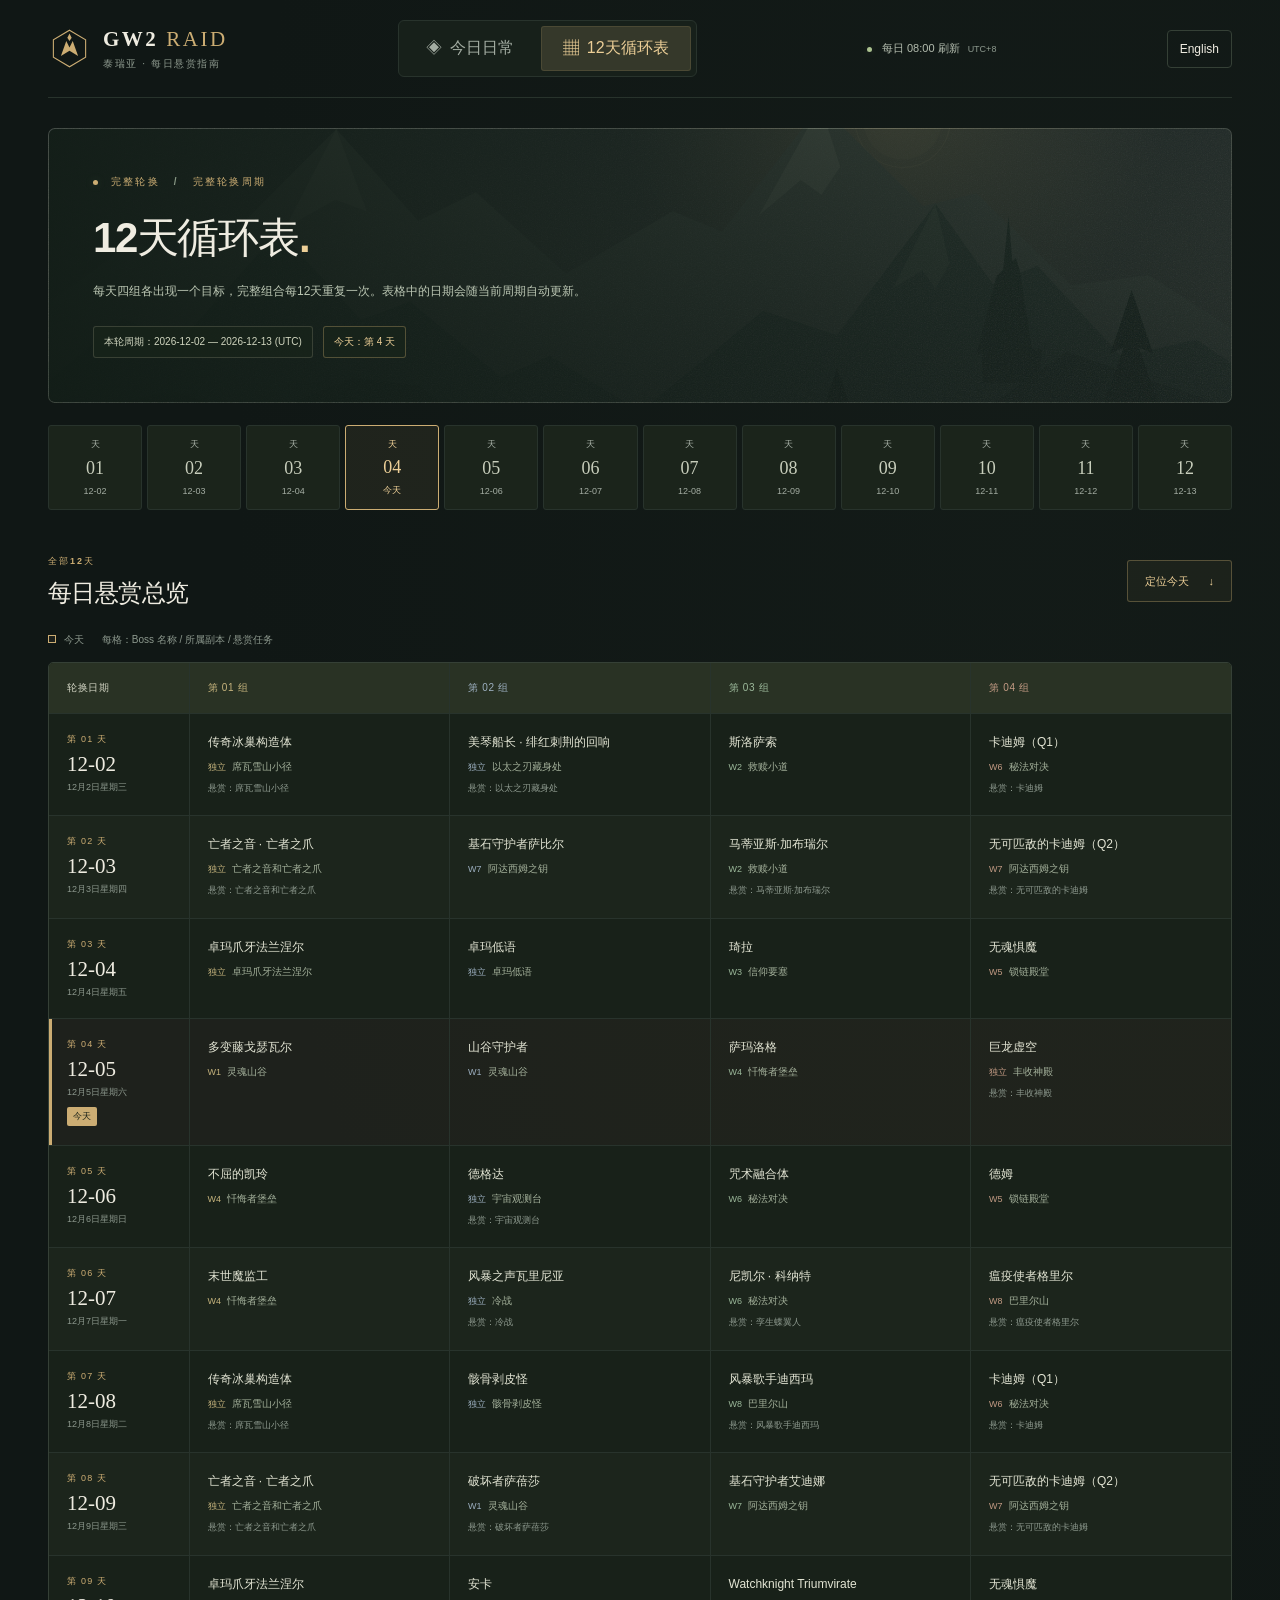
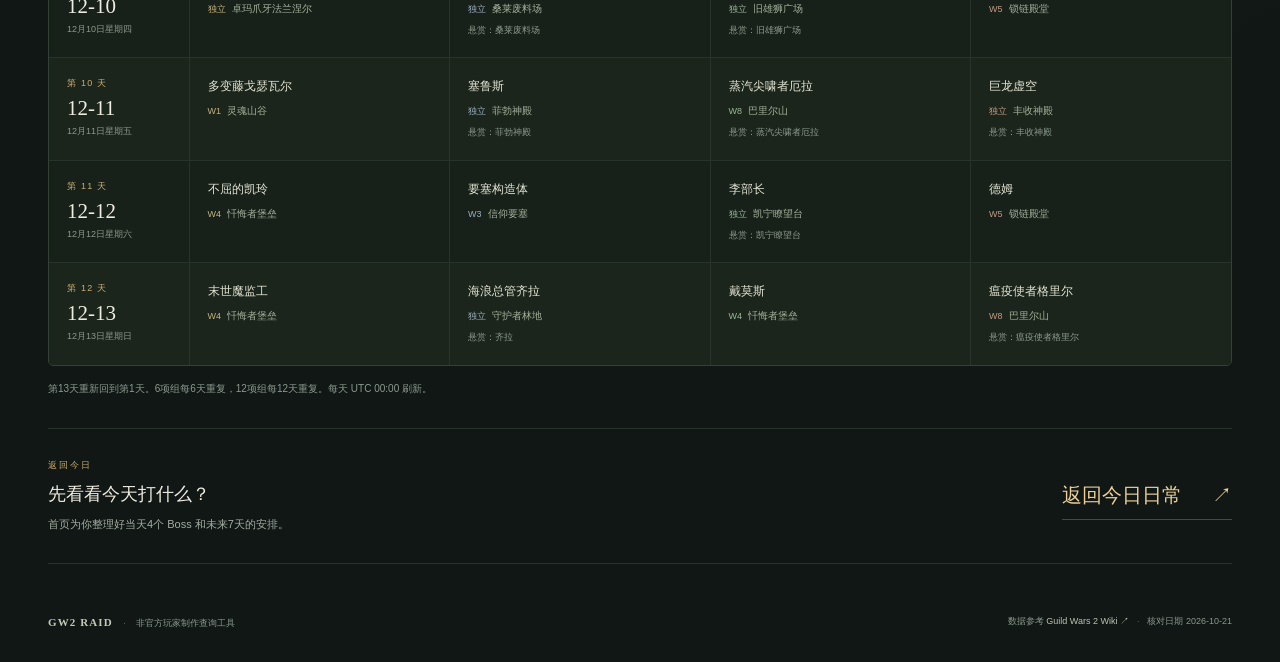
==== commit 0921dacc: "Restore compact fantasy styling and correct Chinese names using Wiki references" ====
--- a/rotation.html
+++ b/rotation.html
@@ -7,12 +7,12 @@
   <meta name="description" content="激战2每日团队悬赏完整12天轮换表，包含4组Boss、实际Boss名称与副本名。" data-i18n-content="descriptionRotation">
   <title data-i18n="rotationTitle">12天循环表 · GW2 Raid Bounties</title>
   <link rel="icon" href="assets/favicon.svg" type="image/svg+xml">
-  <link rel="stylesheet" href="assets/css/styles.css?v=2">
+  <link rel="stylesheet" href="assets/css/styles.css?v=3">
   <script defer src="assets/js/data.js"></script>
   <script defer src="assets/js/rotation.js"></script>
-  <script defer src="assets/js/encounters-zh.js?v=2"></script>
-  <script defer src="assets/js/i18n.js?v=2"></script>
-  <script defer src="assets/js/app.js?v=2"></script>
+  <script defer src="assets/js/encounters-zh.js?v=3"></script>
+  <script defer src="assets/js/i18n.js?v=3"></script>
+  <script defer src="assets/js/app.js?v=3"></script>
 </head>
 <body data-page="rotation">
   <a class="skip-link" href="#main-content"><span data-i18n="skip">跳转到主要内容</span></a>
